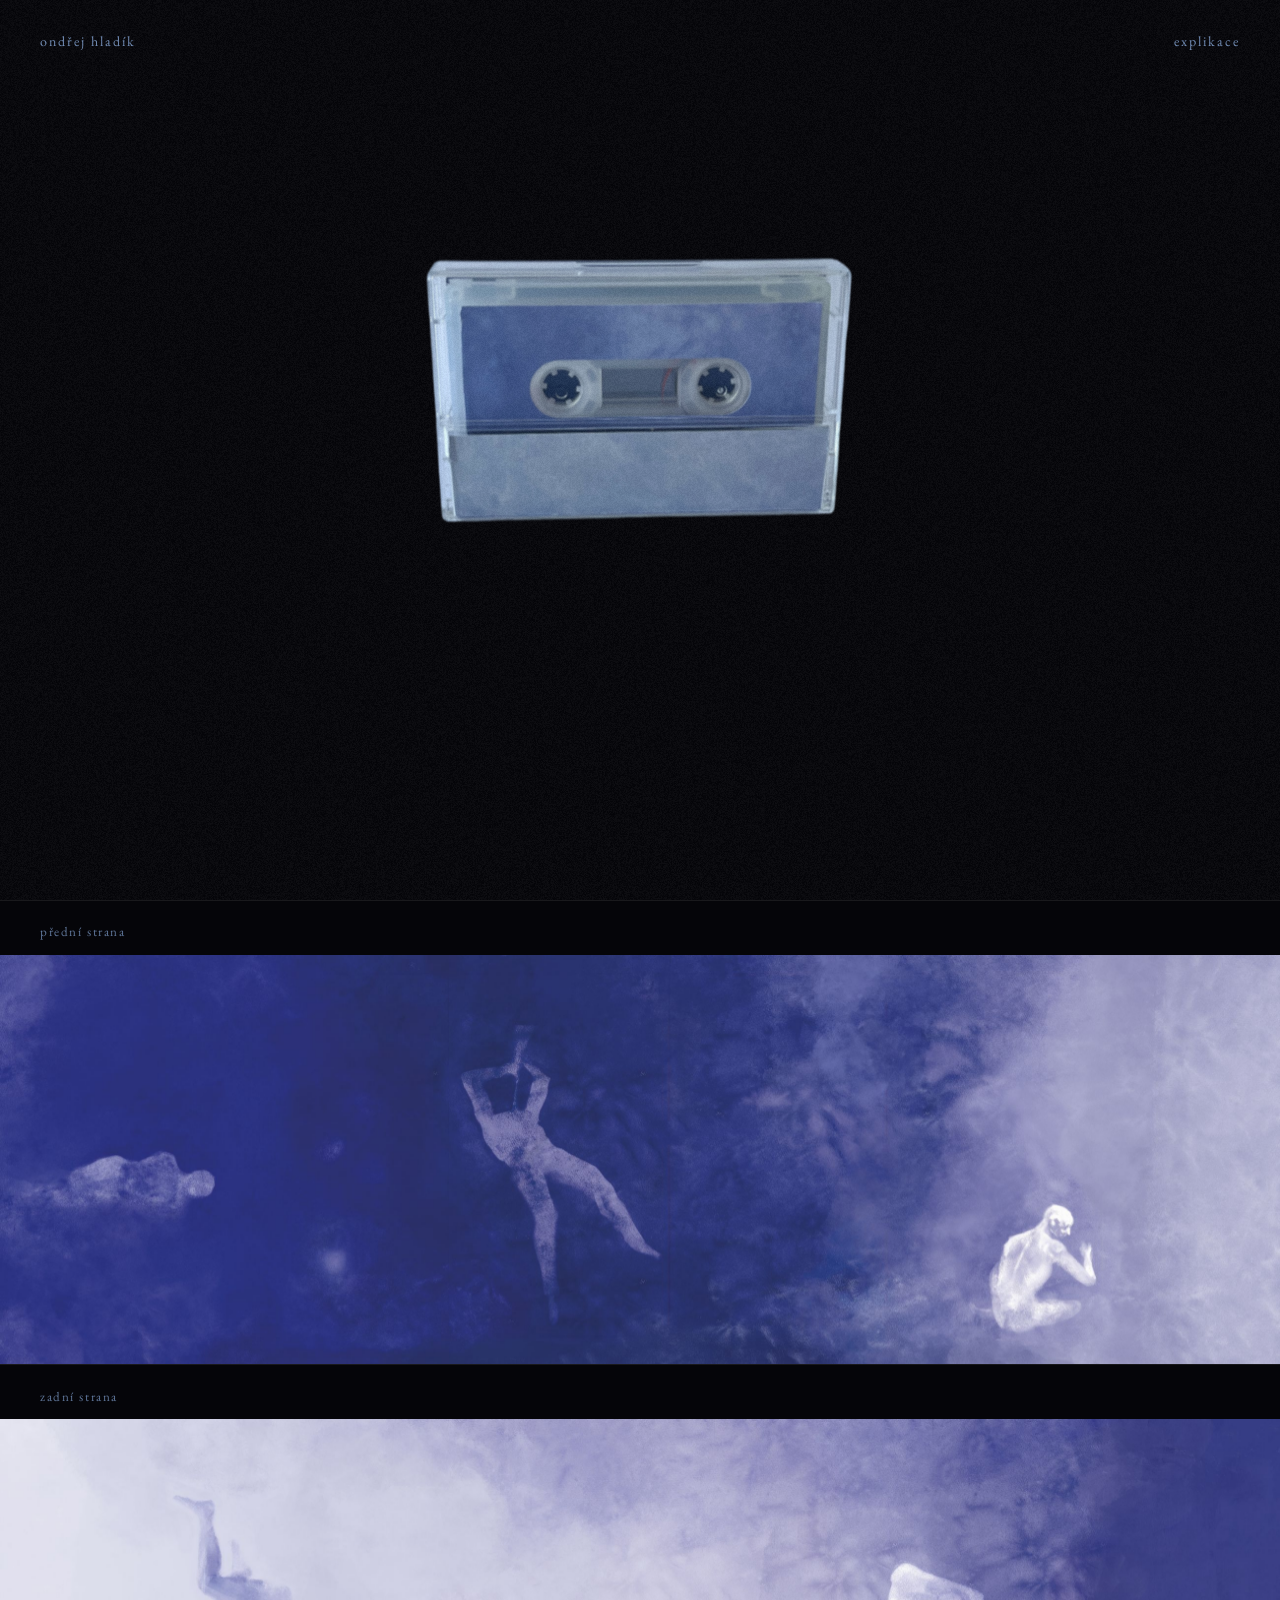
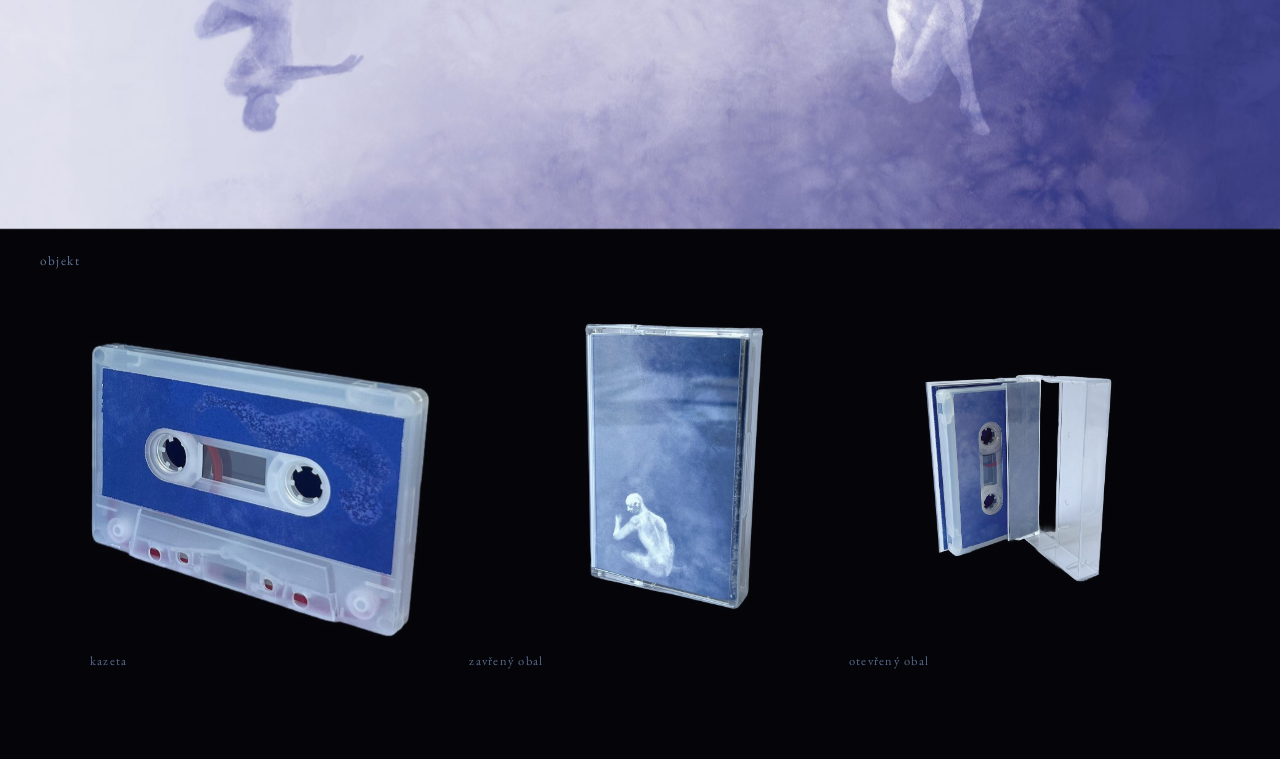
==== index.html @ 2505d354 "první verze webu první verze webu" ====
<!DOCTYPE html>
<html lang="cs">
<head>
  <meta charset="UTF-8">
  <meta name="viewport" content="width=device-width, initial-scale=1.0">
  <title>Ondřej Hladík</title>
  <link rel="preconnect" href="https://fonts.googleapis.com">
  <link href="https://fonts.googleapis.com/css2?family=EB+Garamond:ital,wght@0,300;0,400;1,300;1,400&family=IBM+Plex+Mono:wght@400&display=swap" rel="stylesheet">
  <link rel="stylesheet" href="styles.css">
</head>
<body>

<!-- custom cursor -->
<div id="cur">
  <div class="dot"></div>
  <div class="ring">
    <svg class="ico-play"  viewBox="0 0 24 24"><path d="M8 5v14l11-7z" fill="white"/></svg>
    <svg class="ico-pause" viewBox="0 0 24 24"><path d="M6 5h4v14H6zM14 5h4v14h-4z" fill="white"/></svg>
  </div>
</div>

<!-- fold overlay -->
<div id="fold-overlay">
  <img id="fold-img" src="" alt="">
</div>

<!-- hero -->
<section id="hero">
  <div id="cstage">
    <img id="cimg" src="assets/photo-case-front.png" alt="Bezedné noci — kazeta">
  </div>
  <canvas id="waveform"></canvas>
  <p class="meta">ondřej hladík</p>
  <a class="name name-link" href="explikace.html">explikace</a>
</section>

<!-- J-card -->
<section id="jcard">
  <div class="panel-wrap" data-fold="assets/jcard-fold-dark.png">
    <span class="panel-tag">přední strana</span>
    <figure class="panel"><img src="assets/art-dark.jpg" alt="Bezedné noci — přední strana"></figure>
  </div>
  <div class="panel-wrap" data-fold="assets/jcard-fold-light.png">
    <span class="panel-tag">zadní strana</span>
    <figure class="panel"><img src="assets/art-light.jpg" alt="Bezedné noci — zadní strana"></figure>
  </div>
</section>

<!-- Object photos -->
<section id="objects">
  <span class="obj-label">objekt</span>
  <div class="obj-row">
    <figure class="obj" data-delay="0">
      <img src="assets/photo-tape.jpg" alt="Kazeta">
      <figcaption>kazeta</figcaption>
    </figure>
    <figure class="obj" data-delay="150">
      <img src="assets/photo-case.jpg" alt="Kazeta v obalu">
      <figcaption>zavřený obal</figcaption>
    </figure>
    <figure class="obj" data-delay="300">
      <img src="assets/photo-open.jpg" alt="Otevřený obal">
      <figcaption>otevřený obal</figcaption>
    </figure>
  </div>
</section>

<audio id="aud" src="assets/audio.mp3" preload="metadata"></audio>
<script src="script.js"></script>
</body>
</html>
---- styles.css ----
*, *::before, *::after { margin: 0; padding: 0; box-sizing: border-box; }
html { scroll-behavior: smooth; }

body {
  background: #050509;
  color: #fff;
  font-family: 'EB Garamond', Georgia, serif;
  overflow-x: hidden;
  cursor: none;
}

/* ─ Custom cursor ─────────────────────────────────────── */
#cur {
  position: fixed;
  z-index: 9999;
  pointer-events: none;
  transform: translate(-50%, -50%);
  top: -100px; left: -100px;
}
.dot {
  position: absolute;
  top: 50%; left: 50%;
  width: 6px; height: 6px;
  background: rgba(255,255,255,.55);
  border-radius: 50%;
  transform: translate(-50%, -50%);
  transition: transform .28s ease, opacity .28s ease;
}
.ring {
  width: 48px; height: 48px;
  border-radius: 50%;
  border: 1.5px solid rgba(255,255,255,0);
  display: flex; align-items: center; justify-content: center;
  transition: border-color .28s ease;
  position: relative;
}
.ring svg {
  width: 18px; height: 18px;
  position: absolute;
  opacity: 0;
  transition: opacity .2s ease;
}
.ico-pause { display: none; }

#cur.over .dot        { transform: translate(-50%,-50%) scale(0); opacity: 0; }
#cur.over .ring       { border-color: rgba(255,255,255,.8); }
#cur.over .ico-play   { opacity: 1; }

#cur.over.playing .ico-play  { opacity: 0; }
#cur.over.playing .ico-pause { display: block; opacity: 1; }

/* slightly larger dot over clickable panels */
#cur.on-panel .dot { transform: translate(-50%,-50%) scale(2.2); opacity: .7; }

/* ─ Fold overlay ──────────────────────────────────────── */
#fold-overlay {
  position: fixed;
  inset: 0;
  z-index: 9000;
  background: rgba(3,3,8,.94);
  display: flex;
  align-items: center;
  justify-content: center;
  opacity: 0;
  pointer-events: none;
  transition: opacity .5s ease;
  cursor: none;
}
#fold-overlay.open {
  opacity: 1;
  pointer-events: all;
}
#fold-img {
  /* portrait photo rotated to landscape — max-height limits the original tall side */
  max-height: min(85vw, 92vh);
  width: auto;
  max-width: none;
  object-fit: contain;
  mix-blend-mode: screen;
  transform: rotate(-90deg) scale(0.94);
  transform-origin: center center;
  transition: transform .5s cubic-bezier(.2,.8,.2,1);
}
#fold-overlay.open #fold-img {
  transform: rotate(-90deg) scale(1);
}

/* ─ Hero ──────────────────────────────────────────────── */
#hero {
  position: relative;
  width: 100%;
  height: 100svh;
  overflow: hidden;
}

#cstage {
  position: absolute;
  left: 50%; top: 50%;
  transform: translate(-50%, -50%);
  perspective: 1400px;
  z-index: 2;
}

#cimg {
  display: block;
  width: clamp(280px, 46vw, 600px);
  height: auto;
  mix-blend-mode: screen;
  will-change: transform;
  cursor: none;
}

#waveform {
  position: absolute;
  bottom: 3.2rem;
  left: 50%;
  transform: translateX(-50%);
  width: min(80vw, 640px);
  height: 36px;
  pointer-events: none;
  z-index: 3;
}

/* ─ Hero labels ────────────────────────────────────────── */
.meta {
  position: absolute;
  top: 2rem; left: 2.5rem;
  font-family: 'EB Garamond', Georgia, serif;
  font-size: .88rem;
  letter-spacing: .14em;
  color: rgba(138, 172, 222, .82);
  z-index: 10;
  pointer-events: none;
  user-select: none;
}

.name {
  position: absolute;
  top: 2rem; right: 2.5rem;
  font-family: 'EB Garamond', Georgia, serif;
  font-size: .88rem;
  letter-spacing: .14em;
  color: rgba(138, 172, 222, .82);
  z-index: 10;
  pointer-events: none;
  user-select: none;
}

.name-link {
  pointer-events: all;
  cursor: none;
  text-decoration: none;
  color: rgba(138, 172, 222, .82);
  transition: color .25s ease;
}
.name-link:hover {
  color: rgba(138, 172, 222, 1);
}

/* ─ J-card ────────────────────────────────────────────── */
#jcard {
  background: #050509;
}

.panel-wrap {
  border-top: 1px solid rgba(255,255,255,.08);
  cursor: none;
}

.panel-tag {
  display: block;
  font-family: 'EB Garamond', Georgia, serif;
  font-size: .82rem;
  letter-spacing: .12em;
  color: rgba(138, 172, 222, .68);
  padding: 1.4rem 2.5rem .9rem;
  transition: color .3s ease;
}
.panel-wrap:hover .panel-tag {
  color: rgba(138, 172, 222, .90);
}

.panel {
  display: block;
  width: 100%;
  overflow: hidden;
  line-height: 0;
  margin: 0;
}

.panel img {
  width: 100%;
  height: auto;
  display: block;
  opacity: 0;
  transform: perspective(1000px) rotateX(-5deg) translateY(30px);
  transition: opacity 1.6s cubic-bezier(.18,.75,.18,1),
              transform 1.6s cubic-bezier(.18,.75,.18,1);
}
.panel img.in {
  opacity: 1;
  transform: perspective(1000px) rotateX(0deg) translateY(0);
}
.panel-wrap:hover .panel img.in {
  transform: perspective(1000px) rotateX(-1deg) scale(1.005);
}

/* ─ Objects ───────────────────────────────────────────── */
#objects {
  border-top: 1px solid rgba(255,255,255,.08);
  padding: 1.4rem 2.5rem 10vh;
  background: #050509;
}

.obj-label {
  display: block;
  font-family: 'EB Garamond', Georgia, serif;
  font-size: .82rem;
  letter-spacing: .12em;
  color: rgba(138, 172, 222, .68);
  margin-bottom: 4vh;
}

.obj-row {
  display: grid;
  grid-template-columns: 1fr 1fr 1fr;
  gap: clamp(1rem, 3vw, 3rem);
  max-width: 1100px;
  width: 100%;
  margin: 0 auto;
  align-items: end;
}

.obj {
  margin: 0;
  opacity: 0;
  transform: translateY(18px);
  transition: opacity 1.4s ease, transform 1.4s ease;
  display: flex;
  flex-direction: column;
}
.obj.in {
  opacity: 1;
  transform: none;
}
.obj img {
  width: 100%;
  height: clamp(200px, 26vw, 380px);
  object-fit: contain;
  object-position: bottom;
  display: block;
  mix-blend-mode: screen;
  transition: transform .6s cubic-bezier(.2,.7,.2,1);
  flex-shrink: 0;
}
.obj:hover img {
  transform: scale(1.03);
}
.obj figcaption {
  font-family: 'EB Garamond', Georgia, serif;
  font-size: .78rem;
  letter-spacing: .10em;
  color: rgba(138, 172, 222, .62);
  margin-top: .9rem;
  flex-shrink: 0;
}
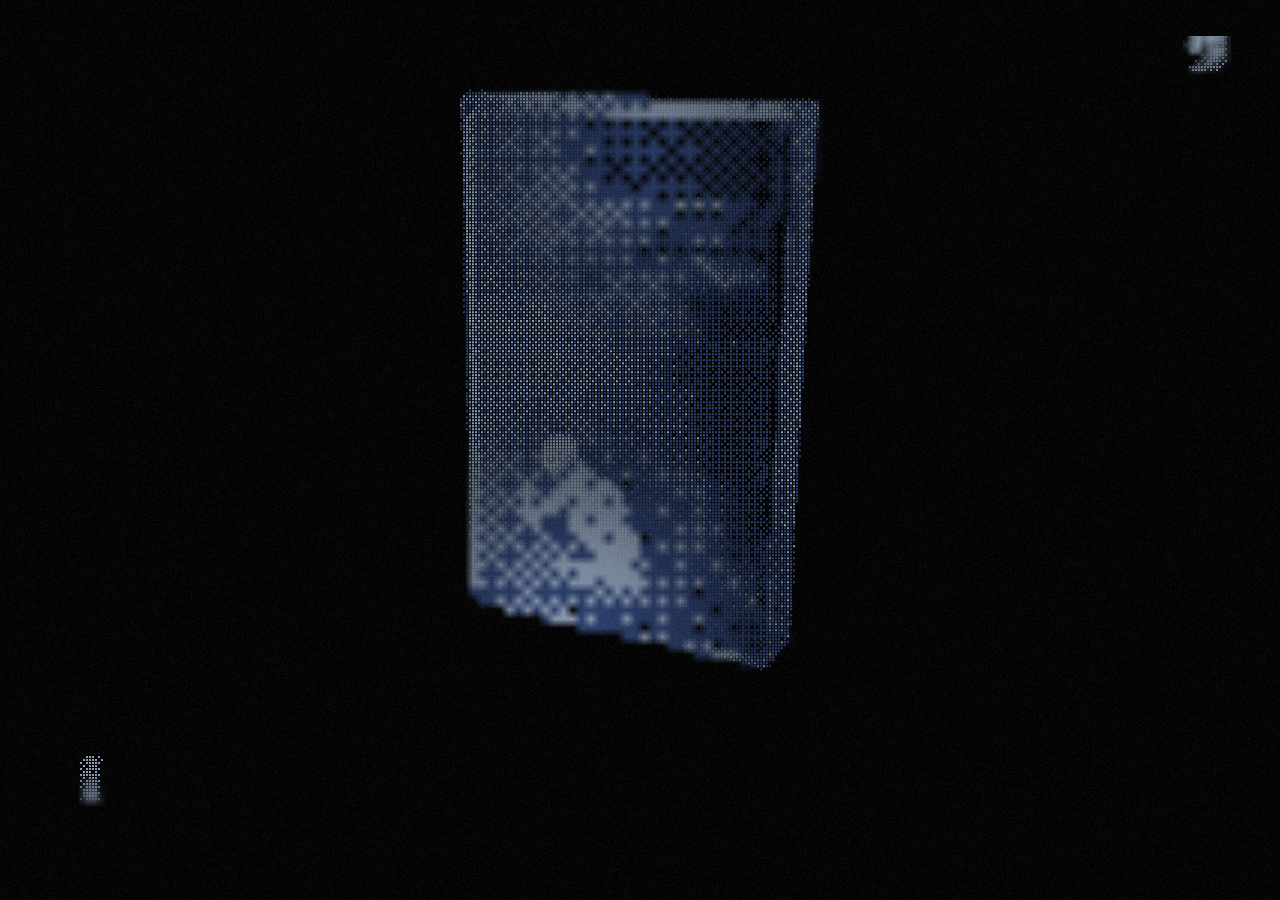
==== commit 86b8e42d: "ZMENA" ====
--- a/index.html
+++ b/index.html
@@ -5,67 +5,80 @@
   <meta name="viewport" content="width=device-width, initial-scale=1.0">
   <title>Ondřej Hladík</title>
   <link rel="preconnect" href="https://fonts.googleapis.com">
-  <link href="https://fonts.googleapis.com/css2?family=EB+Garamond:ital,wght@0,300;0,400;1,300;1,400&family=IBM+Plex+Mono:wght@400&display=swap" rel="stylesheet">
+  <link href="https://fonts.googleapis.com/css2?family=Anton&family=EB+Garamond:ital,wght@0,300;0,400;1,300;1,400&family=IBM+Plex+Mono:wght@400&display=swap" rel="stylesheet">
   <link rel="stylesheet" href="styles.css">
 </head>
 <body>
 
 <!-- custom cursor -->
 <div id="cur">
-  <div class="dot"></div>
   <div class="ring">
-    <svg class="ico-play"  viewBox="0 0 24 24"><path d="M8 5v14l11-7z" fill="white"/></svg>
-    <svg class="ico-pause" viewBox="0 0 24 24"><path d="M6 5h4v14H6zM14 5h4v14h-4z" fill="white"/></svg>
+    <!-- 3D ikony: rastr z assets/ico-*.svg v husté sadě vrstev (vytváří JS), otáčejí se kolem svislé osy -->
+    <div class="ico-wrap ico-play"><div class="ico" data-src="assets/ico-play.svg"></div></div>
+    <div class="ico-wrap ico-pause"><div class="ico" data-src="assets/ico-pause.svg"></div></div>
+    <!-- náhrada, když se SVG nenačte -->
+    <svg class="ico-play"  viewBox="0 0 100 100"><path d="M15 8 L87 50 L15 92 Z" fill="none" stroke="white" stroke-width="14" stroke-linejoin="round"/></svg>
+    <svg class="ico-pause" viewBox="0 0 100 100"><rect x="20" y="10" width="24" height="80" fill="none" stroke="white" stroke-width="12" stroke-linejoin="round"/><rect x="56" y="10" width="24" height="80" fill="none" stroke="white" stroke-width="12" stroke-linejoin="round"/></svg>
   </div>
 </div>
+
+<!-- cutscéna po spuštění kazety: tma -> obličej otevírá oči -> otevřená kazeta -->
+<div id="cut" aria-hidden="true"><canvas id="cut-face"></canvas><canvas id="cut-case"></canvas></div>
 
 <!-- fold overlay -->
 <div id="fold-overlay">
   <img id="fold-img" src="" alt="">
 </div>
 
+<!-- otazník vpravo nahoře = odkaz na explikaci, stejný styl jako šipka -->
+<a class="name name-link" id="qlink" href="explikace.html" aria-label="Explikace">
+  <canvas id="qdith" aria-hidden="true"></canvas>
+</a>
+<!-- kruh pod otazníkem: jen když kazeta hraje; klik otevře lišty efektů -->
+<button id="fxbtn" type="button" aria-label="Efekty" aria-expanded="false">
+  <canvas id="fxdith" aria-hidden="true"></canvas>
+</button>
+
+<!-- svislé lišty efektů: vlevo hlasitost + basy, vpravo rezonance + drive -->
+<div id="fx" aria-hidden="true">
+  <div class="fx-side fx-left">
+    <div class="fx-slider" data-fx="volume"><canvas></canvas><span>VOL</span></div>
+    <div class="fx-slider" data-fx="bass"><canvas></canvas><span>BASS</span></div>
+  </div>
+  <div class="fx-side fx-right">
+    <div class="fx-slider" data-fx="reso"><canvas></canvas><span>RESO</span></div>
+    <div class="fx-slider" data-fx="drive"><canvas></canvas><span>DRIVE</span></div>
+  </div>
+</div>
+
 <!-- hero -->
 <section id="hero">
+  <!-- obří CLICK v pozadí — objeví se, když je kurzor nad šipkou nebo otazníkem -->
+  <canvas id="click-bg" aria-hidden="true"></canvas>
   <div id="cstage">
-    <img id="cimg" src="assets/photo-case-front.png" alt="Bezedné noci — kazeta">
+    <div id="cwrap" role="img" aria-label="Bezedné noci — kazeta">
+      <img id="cimg" src="assets/case-cover.jpg" alt="">
+      <canvas id="cdith" aria-hidden="true"></canvas>
+    </div>
   </div>
   <canvas id="waveform"></canvas>
-  <p class="meta">ondřej hladík</p>
-  <a class="name name-link" href="explikace.html">explikace</a>
+  <button id="arrow" type="button" aria-label="Zobrazit zbytek stránky">
+    <canvas id="adith" aria-hidden="true"></canvas>
+  </button>
 </section>
 
 <!-- J-card -->
 <section id="jcard">
   <div class="panel-wrap" data-fold="assets/jcard-fold-dark.png">
-    <span class="panel-tag">přední strana</span>
-    <figure class="panel"><img src="assets/art-dark.jpg" alt="Bezedné noci — přední strana"></figure>
+    <figure class="panel"><img src="assets/art-dark.jpg" alt="Bezedné noci — přední strana"><canvas aria-hidden="true"></canvas></figure>
   </div>
   <div class="panel-wrap" data-fold="assets/jcard-fold-light.png">
-    <span class="panel-tag">zadní strana</span>
-    <figure class="panel"><img src="assets/art-light.jpg" alt="Bezedné noci — zadní strana"></figure>
-  </div>
-</section>
-
-<!-- Object photos -->
-<section id="objects">
-  <span class="obj-label">objekt</span>
-  <div class="obj-row">
-    <figure class="obj" data-delay="0">
-      <img src="assets/photo-tape.jpg" alt="Kazeta">
-      <figcaption>kazeta</figcaption>
-    </figure>
-    <figure class="obj" data-delay="150">
-      <img src="assets/photo-case.jpg" alt="Kazeta v obalu">
-      <figcaption>zavřený obal</figcaption>
-    </figure>
-    <figure class="obj" data-delay="300">
-      <img src="assets/photo-open.jpg" alt="Otevřený obal">
-      <figcaption>otevřený obal</figcaption>
-    </figure>
+    <figure class="panel"><img src="assets/art-light.jpg" alt="Bezedné noci — zadní strana"><canvas aria-hidden="true"></canvas></figure>
   </div>
 </section>
 
 <audio id="aud" src="assets/audio.mp3" preload="metadata"></audio>
+<script src="dither.js"></script>
 <script src="script.js"></script>
 </body>
 </html>
--- a/styles.css
+++ b/styles.css
@@ -1,15 +1,32 @@
 *, *::before, *::after { margin: 0; padding: 0; box-sizing: border-box; }
 html { scroll-behavior: smooth; }
 
+:root {
+  --dither-ink: #8c9db5;   /* barva bodů rastru i písma (šedomodrá) */
+  --font-display: 'Anton', Impact, 'Arial Narrow', sans-serif;
+}
+
 body {
-  background: #050509;
+  background: #000;
   color: #fff;
   font-family: 'EB Garamond', Georgia, serif;
   overflow-x: hidden;
-  cursor: none;
-}
-
-/* ─ Custom cursor ─────────────────────────────────────── */
+}
+
+/* ─ Kurzor Windows XP (nativní, přes CSS) ─────────────── */
+/* šipka: assets/cursor-arrow*.png (hrot 0,0); ručička nad klikacími prvky: assets/cursor-hand*.png (špička prstu 5,0) */
+body, .xp-arrow {
+  cursor: url(assets/cursor-arrow.png) 0 0, auto;
+  cursor: -webkit-image-set(url(assets/cursor-arrow.png) 1x, url(assets/cursor-arrow@2x.png) 2x) 0 0, auto;
+  cursor: image-set(url(assets/cursor-arrow.png) 1x, url(assets/cursor-arrow@2x.png) 2x) 0 0, auto;
+}
+a, button, .panel-wrap, #fold-overlay, .xp-hand {
+  cursor: url(assets/cursor-hand.png) 5 0, pointer;
+  cursor: -webkit-image-set(url(assets/cursor-hand.png) 1x, url(assets/cursor-hand@2x.png) 2x) 5 0, pointer;
+  cursor: image-set(url(assets/cursor-hand.png) 1x, url(assets/cursor-hand@2x.png) 2x) 5 0, pointer;
+}
+
+/* ─ Play/pause nad kazetou (JS, sleduje myš) ───────────── */
 #cur {
   position: fixed;
   z-index: 9999;
@@ -17,40 +34,35 @@
   transform: translate(-50%, -50%);
   top: -100px; left: -100px;
 }
-.dot {
-  position: absolute;
-  top: 50%; left: 50%;
-  width: 6px; height: 6px;
-  background: rgba(255,255,255,.55);
-  border-radius: 50%;
-  transform: translate(-50%, -50%);
-  transition: transform .28s ease, opacity .28s ease;
-}
 .ring {
-  width: 48px; height: 48px;
-  border-radius: 50%;
-  border: 1.5px solid rgba(255,255,255,0);
+  width: 56px; height: 56px;
   display: flex; align-items: center; justify-content: center;
-  transition: border-color .28s ease;
   position: relative;
 }
-.ring svg {
-  width: 18px; height: 18px;
-  position: absolute;
+.ico-wrap, .ring svg {
+  position: absolute;
+  width: 44px; height: 44px;
   opacity: 0;
   transition: opacity .2s ease;
 }
-.ico-pause { display: none; }
-
-#cur.over .dot        { transform: translate(-50%,-50%) scale(0); opacity: 0; }
-#cur.over .ring       { border-color: rgba(255,255,255,.8); }
-#cur.over .ico-play   { opacity: 1; }
-
-#cur.over.playing .ico-play  { opacity: 0; }
-#cur.over.playing .ico-pause { display: block; opacity: 1; }
-
-/* slightly larger dot over clickable panels */
-#cur.on-panel .dot { transform: translate(-50%,-50%) scale(2.2); opacity: .7; }
+.ico-wrap { perspective: 220px; }
+.ico {
+  width: 100%; height: 100%;
+  transform-style: preserve-3d;
+  animation: cur-spin 2.8s linear infinite;
+}
+/* vrstvy v hloubce = tloušťka (rozměr, posun i stín vrstev nastaví JS) */
+.ico canvas {
+  position: absolute; left: 50%; top: 50%;
+  image-rendering: pixelated;
+}
+@keyframes cur-spin { from { transform: rotateY(0deg); } to { transform: rotateY(360deg); } }
+#cur.no-img .ico-wrap { display: none; }   /* SVG se nenačetlo -> plochá náhrada */
+#cur:not(.no-img) svg { display: none; }
+
+#cur.hidden                        { display: none; }   /* během cutscény */
+#cur.over:not(.playing) .ico-play  { opacity: 1; }
+#cur.over.playing       .ico-pause { opacity: 1; }
 
 /* ─ Fold overlay ──────────────────────────────────────── */
 #fold-overlay {
@@ -64,7 +76,6 @@
   opacity: 0;
   pointer-events: none;
   transition: opacity .5s ease;
-  cursor: none;
 }
 #fold-overlay.open {
   opacity: 1;
@@ -93,22 +104,78 @@
   overflow: hidden;
 }
 
+/* obří CLICK v pozadí (za kazetou) — zapíná se nad šipkou a otazníkem */
+#click-bg {
+  position: absolute;
+  left: 50%; top: 50%;
+  transform: translate(-50%, -50%);
+  z-index: 0;
+  opacity: 0;
+  pointer-events: none;
+  image-rendering: pixelated;
+  transition: opacity .8s ease;
+}
+#click-bg.show { opacity: .42; }
+
+/* ─ Cutscéna po spuštění kazety ───────────────────────── */
+/* tma -> obličej (otevírá oči) -> tma se zvedne a je tam otevřená kazeta */
+#cut {
+  position: fixed;
+  inset: 0;
+  z-index: 8500;
+  background: #000;
+  opacity: 0;
+  pointer-events: none;
+  transition: opacity .45s ease;
+}
+#cut.on { opacity: 1; pointer-events: all; }
+/* závěr: poslední snímek obalu i tma se pomalu rozpustí do hera s otevřenou kazetou */
+#cut.ending           { transition: opacity 1.6s ease; }
+#cut.ending #cut-case { transition: opacity 1.4s ease; }
+#cut-face, #cut-case {
+  position: absolute;
+  left: 50%; top: 50%;
+  transform: translate(-50%, -50%);
+  opacity: 0;
+  transition: opacity .7s ease;
+  image-rendering: pixelated;
+}
+#cut.face #cut-face { opacity: 1; }
+#cut.case #cut-case { opacity: 1; }
+
 #cstage {
   position: absolute;
-  left: 50%; top: 50%;
+  left: 50%; top: 42%;
   transform: translate(-50%, -50%);
   perspective: 1400px;
   z-index: 2;
 }
 
+#cwrap {
+  position: relative;
+  width: clamp(200px, min(34vw, 46svh), 440px);     /* zavřený obal je na výšku */
+  will-change: transform;
+  cursor: none;            /* místo kurzoru je nad kazetou play/pause */
+}
+
+#cwrap.open { width: clamp(280px, min(46vw, 64svh), 600px); }   /* otevřená kazeta na šířku */
+
 #cimg {
   display: block;
-  width: clamp(280px, 46vw, 600px);
+  width: 100%;
   height: auto;
   mix-blend-mode: screen;
-  will-change: transform;
   cursor: none;
 }
+
+/* rastrovaná verze — canvas nahradí fotku, jakmile je vykreslená */
+#cdith {
+  display: none;
+  image-rendering: pixelated;
+  cursor: none;
+}
+#cwrap.dithered #cimg  { display: none; }
+#cwrap.dithered #cdith { display: block; }
 
 #waveform {
   position: absolute;
@@ -116,151 +183,145 @@
   left: 50%;
   transform: translateX(-50%);
   width: min(80vw, 640px);
-  height: 36px;
+  height: 48px;
   pointer-events: none;
   z-index: 3;
-}
+  image-rendering: pixelated;
+}
+
+/* šipka pod kazetou — odkryje zbytek stránky */
+#arrow {
+  position: absolute;
+  left: 2.5rem;
+  bottom: 2.5rem;
+  z-index: 4;
+  padding: 14px 22px;
+  background: none;
+  border: 0;
+  transition: opacity .6s ease;
+}
+#arrow.done { opacity: 0; pointer-events: none; transition: none; }   /* body se rozletí, šipka zmizí hned */
+#adith {
+  display: block;
+  image-rendering: pixelated;
+}
+
+/* rozlet bodů šipky — přes celé okno */
+#burst {
+  position: fixed;
+  inset: 0;
+  width: 100%;
+  height: 100%;
+  pointer-events: none;
+  z-index: 8000;
+}
+
+/* J-card je schovaný, dokud se neklikne na šipku */
+body.gated #jcard { display: none; }
 
 /* ─ Hero labels ────────────────────────────────────────── */
-.meta {
-  position: absolute;
-  top: 2rem; left: 2.5rem;
-  font-family: 'EB Garamond', Georgia, serif;
-  font-size: .88rem;
-  letter-spacing: .14em;
-  color: rgba(138, 172, 222, .82);
+.name {
+  position: absolute;
+  top: 1.6rem; right: 2.2rem;
+  padding: 10px 14px;
   z-index: 10;
-  pointer-events: none;
   user-select: none;
 }
-
-.name {
-  position: absolute;
-  top: 2rem; right: 2.5rem;
-  font-family: 'EB Garamond', Georgia, serif;
-  font-size: .88rem;
-  letter-spacing: .14em;
-  color: rgba(138, 172, 222, .82);
+.name-link {
+  text-decoration: none;
+}
+
+/* kruh pod otazníkem — jen při přehrávání */
+#fxbtn {
+  position: absolute;
+  top: 7.4rem; right: 2.2rem;
+  padding: 10px 14px;
+  background: none;
+  border: 0;
   z-index: 10;
-  pointer-events: none;
-  user-select: none;
-}
-
-.name-link {
-  pointer-events: all;
-  cursor: none;
-  text-decoration: none;
-  color: rgba(138, 172, 222, .82);
-  transition: color .25s ease;
-}
-.name-link:hover {
-  color: rgba(138, 172, 222, 1);
-}
+  opacity: 0;
+  pointer-events: none;
+  transition: opacity .5s ease;
+}
+#fxbtn.show { opacity: 1; pointer-events: all; }
+#fxdith { display: block; image-rendering: pixelated; }
+
+/* lišty efektů — svislé, po stranách hera */
+#fx {
+  position: absolute;
+  inset: 0;
+  z-index: 5;
+  pointer-events: none;
+}
+.fx-side {
+  position: absolute;
+  top: 50%;
+  transform: translateY(-50%);
+  display: flex;
+  gap: 1.6rem;
+  opacity: 0;
+  transition: opacity .5s ease, transform .5s ease;
+}
+.fx-left  { left: 3rem;  transform: translate(-30px, -50%); }
+.fx-right { right: 3rem; transform: translate(30px, -50%); }
+#fx.open .fx-side { opacity: 1; pointer-events: all; transform: translate(0, -50%); }
+.fx-slider { cursor: ns-resize; text-align: center; }
+.fx-slider canvas { display: block; image-rendering: pixelated; }
+.fx-slider span {                       /* popisek — normální text, v rastru by byl nečitelný */
+  display: block;
+  margin-top: .3rem;
+  font-family: var(--font-display);
+  font-size: .85rem;
+  letter-spacing: .08em;
+  color: var(--dither-ink);
+  opacity: .8;
+}
+@media (max-width: 900px) { .fx-side { display: none; } }
+#qdith { display: block; image-rendering: pixelated; }
 
 /* ─ J-card ────────────────────────────────────────────── */
 #jcard {
-  background: #050509;
-}
-
+  background: #000;
+  padding: 6vh 2.5rem;
+}
+
+/* strany obalu: zúžené na střed, v rastru jako zavřený obal; při hoveru se prolne plná fotka */
 .panel-wrap {
-  border-top: 1px solid rgba(255,255,255,.08);
-  cursor: none;
-}
-
-.panel-tag {
-  display: block;
-  font-family: 'EB Garamond', Georgia, serif;
-  font-size: .82rem;
-  letter-spacing: .12em;
-  color: rgba(138, 172, 222, .68);
-  padding: 1.4rem 2.5rem .9rem;
-  transition: color .3s ease;
-}
-.panel-wrap:hover .panel-tag {
-  color: rgba(138, 172, 222, .90);
-}
+  max-width: 1100px;
+  margin: 0 auto 5vh;
+}
+.panel-wrap:last-child { margin-bottom: 0; }
 
 .panel {
+  position: relative;
   display: block;
   width: 100%;
   overflow: hidden;
   line-height: 0;
   margin: 0;
-}
-
-.panel img {
-  width: 100%;
-  height: auto;
-  display: block;
   opacity: 0;
   transform: perspective(1000px) rotateX(-5deg) translateY(30px);
   transition: opacity 1.6s cubic-bezier(.18,.75,.18,1),
               transform 1.6s cubic-bezier(.18,.75,.18,1);
 }
-.panel img.in {
+.panel.in {
   opacity: 1;
   transform: perspective(1000px) rotateX(0deg) translateY(0);
 }
-.panel-wrap:hover .panel img.in {
-  transform: perspective(1000px) rotateX(-1deg) scale(1.005);
-}
-
-/* ─ Objects ───────────────────────────────────────────── */
-#objects {
-  border-top: 1px solid rgba(255,255,255,.08);
-  padding: 1.4rem 2.5rem 10vh;
-  background: #050509;
-}
-
-.obj-label {
-  display: block;
-  font-family: 'EB Garamond', Georgia, serif;
-  font-size: .82rem;
-  letter-spacing: .12em;
-  color: rgba(138, 172, 222, .68);
-  margin-bottom: 4vh;
-}
-
-.obj-row {
-  display: grid;
-  grid-template-columns: 1fr 1fr 1fr;
-  gap: clamp(1rem, 3vw, 3rem);
-  max-width: 1100px;
-  width: 100%;
-  margin: 0 auto;
-  align-items: end;
-}
-
-.obj {
-  margin: 0;
-  opacity: 0;
-  transform: translateY(18px);
-  transition: opacity 1.4s ease, transform 1.4s ease;
-  display: flex;
-  flex-direction: column;
-}
-.obj.in {
-  opacity: 1;
-  transform: none;
-}
-.obj img {
-  width: 100%;
-  height: clamp(200px, 26vw, 380px);
-  object-fit: contain;
-  object-position: bottom;
-  display: block;
-  mix-blend-mode: screen;
-  transition: transform .6s cubic-bezier(.2,.7,.2,1);
-  flex-shrink: 0;
-}
-.obj:hover img {
-  transform: scale(1.03);
-}
-.obj figcaption {
-  font-family: 'EB Garamond', Georgia, serif;
-  font-size: .78rem;
-  letter-spacing: .10em;
-  color: rgba(138, 172, 222, .62);
-  margin-top: .9rem;
-  flex-shrink: 0;
-}
+.panel img {
+  width: 100%;
+  height: auto;
+  display: block;
+  opacity: 0;                       /* plná kvalita jen při hoveru */
+  transition: opacity .7s ease;
+}
+.panel canvas {
+  position: absolute;
+  inset: 0;
+  width: 100%;
+  image-rendering: pixelated;
+  transition: opacity .7s ease;
+}
+.panel:not(.dithered) img { opacity: 1; }        /* bez rastru (file://) zůstane fotka */
+.panel-wrap:hover .panel img    { opacity: 1; }
+.panel-wrap:hover .panel canvas { opacity: 0; }
